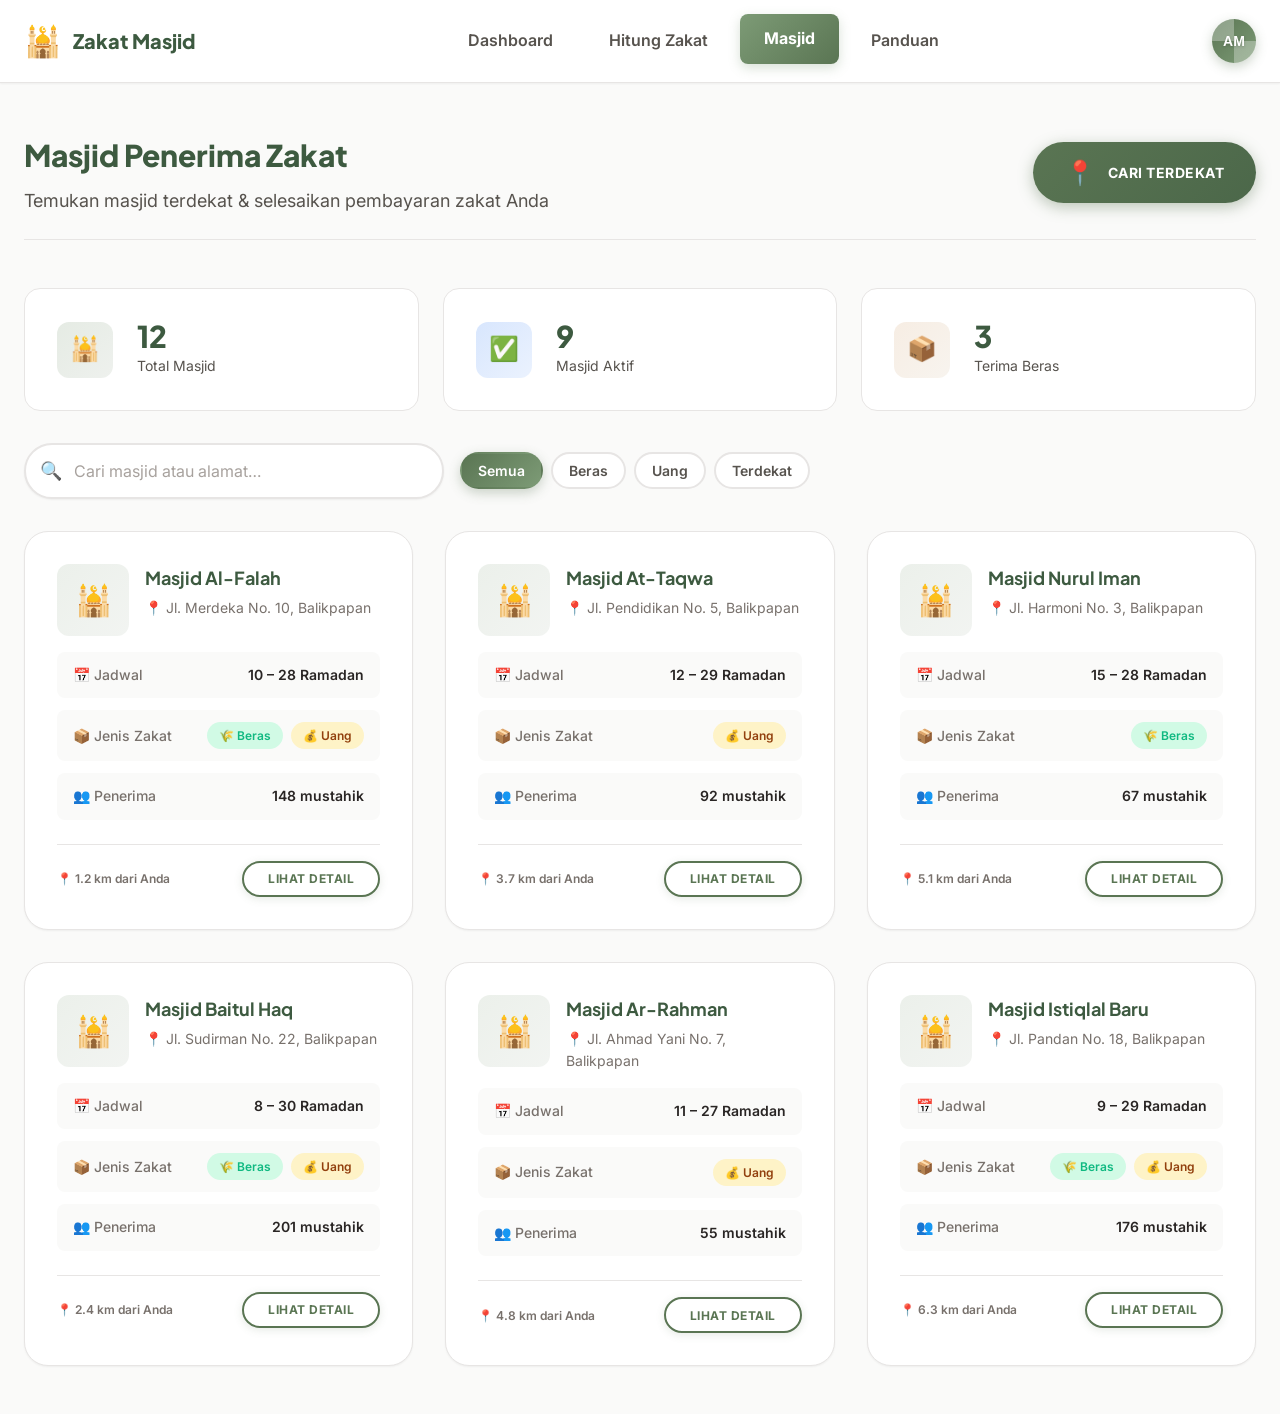
==== masjid.html @ 7113bd94 "Add files via upload" ====
<!DOCTYPE html>
<html lang="id">
<head>
  <meta charset="UTF-8">
  <meta name="viewport" content="width=device-width, initial-scale=1.0">
  <title>Masjid Penerima Zakat | Zakat Masjid</title>
  <link rel="stylesheet" href="asset/css/style.css">
  <link rel="stylesheet" href="asset/css/masjid.css">

  <style>
    /* ── Modal Overlay ── */
    .modal-overlay {
      display: none;
      position: fixed;
      inset: 0;
      background: rgba(0,0,0,.45);
      backdrop-filter: blur(3px);
      z-index: 2000;
      align-items: flex-start;
      justify-content: center;
      padding: 1.5rem 1rem;
      overflow-y: auto;
    }
    .modal-overlay.open { display: flex; }

    /* ── Modal Box ── */
    .modal-box {
      background: white;
      border-radius: var(--radius-2xl);
      width: 100%;
      max-width: 560px;
      max-height: 90vh;
      overflow-y: auto;
      box-shadow: 0 20px 60px rgba(0,0,0,.2);
      animation: modalIn .28s cubic-bezier(.34,1.56,.64,1);
    }
    @keyframes modalIn {
      from { transform: translateY(24px); opacity: 0; }
      to   { transform: translateY(0);    opacity: 1; }
    }

    /* ── Modal Header ── */
    .modal-head {
      padding: var(--space-xl);
      background: linear-gradient(135deg, var(--primary-green), var(--primary-green-dark));
      border-radius: var(--radius-2xl) var(--radius-2xl) 0 0;
      display: flex;
      align-items: flex-start;
      justify-content: space-between;
      gap: var(--space-md);
      position: relative;
      overflow: hidden;
    }
    .modal-head-left { position: relative; z-index: 1; }
    .modal-head-icon { font-size: 2rem; display: block; margin-bottom: .25rem; }
    .modal-head-name {
      font-family: var(--font-display);
      font-size: var(--text-xl);
      font-weight: 700;
      color: white;
    }
    .modal-head-addr {
      font-size: var(--text-sm);
      color: rgba(255,255,255,.78);
      margin-top: .2rem;
      display: block;
    }
    .modal-close-btn {
      background: transparent;
      border: none;
      width: 32px; height: 32px;
      border-radius: 50%;
      cursor: pointer;
      color: white;
      font-size: 1rem;
      display: flex; align-items: center; justify-content: center;
      transition: background .2s;
      flex-shrink: 0;
      position: relative; z-index: 10;
      margin-top: 4px;
    }
    .modal-close-btn:hover { background: rgba(255,255,255,.15); }

    /* ── Modal Body ── */
    .modal-body { padding: var(--space-xl); display: flex; flex-direction: column; gap: var(--space-xl); }

    .modal-section-title {
      font-size: var(--text-xs);
      font-weight: 700;
      text-transform: uppercase;
      letter-spacing: .07em;
      color: var(--neutral-400);
      margin-bottom: var(--space-sm);
    }

    /* Info grid */
    .modal-info-grid {
      display: grid;
      grid-template-columns: 1fr 1fr;
      gap: var(--space-sm);
    }
    .modal-info-item {
      background: var(--neutral-50);
      border: 1px solid var(--neutral-200);
      border-radius: var(--radius-lg);
      padding: var(--space-md);
    }
    .modal-info-item-icon { font-size: 1.25rem; display: block; margin-bottom: .25rem; }
    .modal-info-item-label { font-size: var(--text-xs); color: var(--neutral-400); font-weight: 600; text-transform: uppercase; letter-spacing: .04em; }
    .modal-info-item-value { font-size: var(--text-sm); font-weight: 700; color: var(--neutral-800); margin-top: .2rem; }

    /* Schedule */
    .modal-schedule {
      background: var(--neutral-50);
      border: 1px solid var(--neutral-200);
      border-radius: var(--radius-lg);
      overflow: hidden;
    }
    .modal-schedule-row {
      display: flex;
      align-items: center;
      gap: var(--space-md);
      padding: var(--space-md) var(--space-lg);
      font-size: var(--text-sm);
      color: var(--neutral-700);
    }
    .modal-schedule-row + .modal-schedule-row { border-top: 1px solid var(--neutral-200); }
    .modal-schedule-row .sch-icon { font-size: 1rem; width: 24px; text-align: center; flex-shrink: 0; }
    .modal-schedule-row strong { color: var(--primary-green-dark); }

    /* Nishab */
    .modal-nishab {
      background: #fffbeb;
      border: 1px solid #fde68a;
      border-radius: var(--radius-lg);
      overflow: hidden;
    }
    .modal-nishab-row {
      display: flex;
      align-items: center;
      justify-content: space-between;
      padding: var(--space-md) var(--space-lg);
      font-size: var(--text-sm);
    }
    .modal-nishab-row + .modal-nishab-row { border-top: 1px solid #fde68a; }
    .modal-nishab-label { color: var(--neutral-600); }
    .modal-nishab-value { font-weight: 700; color: var(--neutral-800); }

    /* Payment */
    .modal-payments { display: flex; flex-direction: column; gap: var(--space-sm); }
    .modal-payment-item {
      display: flex;
      align-items: center;
      gap: var(--space-md);
      padding: var(--space-md) var(--space-lg);
      background: var(--neutral-50);
      border: 1px solid var(--neutral-200);
      border-radius: var(--radius-lg);
      transition: border-color .2s, background .2s;
    }
    .modal-payment-item:hover { border-color: var(--primary-green); background: #f0fdf4; }
    .modal-payment-icon {
      width: 38px; height: 38px;
      border-radius: var(--radius-md);
      display: flex; align-items: center; justify-content: center;
      font-size: 1.2rem;
      flex-shrink: 0;
    }
    .pi-rice   { background: #dcfce7; }
    .pi-cash   { background: #fffbeb; }
    .pi-qris   { background: #fee2e2; }
    .pi-bank   { background: #eff6ff; }
    .modal-payment-info { flex: 1; }
    .modal-payment-name { font-weight: 700; font-size: var(--text-sm); color: var(--neutral-800); }
    .modal-payment-desc { font-size: var(--text-xs); color: var(--neutral-500); margin-top: .1rem; }

    /* Contact */
    .modal-contacts { display: flex; gap: var(--space-sm); }
    .modal-contact-btn {
      flex: 1;
      display: flex;
      flex-direction: column;
      align-items: center;
      gap: .3rem;
      padding: var(--space-md);
      background: var(--neutral-50);
      border: 1px solid var(--neutral-200);
      border-radius: var(--radius-lg);
      text-decoration: none;
      cursor: pointer;
      transition: border-color .2s, background .2s;
    }
    .modal-contact-btn:hover { border-color: var(--primary-green); background: #f0fdf4; }
    .modal-contact-btn-icon { font-size: 1.4rem; }
    .modal-contact-btn-label { font-size: var(--text-xs); color: var(--neutral-600); font-weight: 600; }

    /* Modal Footer */
    .modal-foot {
      padding: var(--space-lg) var(--space-xl);
      border-top: 1px solid var(--neutral-200);
      display: flex;
      justify-content: flex-end;
    }

    /* Scrollbar */
    .modal-box::-webkit-scrollbar { width: 5px; }
    .modal-box::-webkit-scrollbar-thumb { background: var(--neutral-200); border-radius: 3px; }
  </style>
</head>
<body>

  <!-- HEADER -->
  <header class="main-header">
    <div class="container">
      <div class="header-content">
        <a href="dashboard.html" class="logo">
          <span class="logo-icon">🕌</span>
          <h1>Zakat Masjid</h1>
        </a>

        <!-- Hamburger Menu Button -->
        <button class="hamburger" id="hamburger" aria-label="Menu">
          <span></span>
          <span></span>
          <span></span>
        </button>

        <nav class="main-nav" id="mainNav">
          <a href="dashboard.html" class="nav-link">Dashboard</a>
          <a href="Kalkulator.html" class="nav-link">Hitung Zakat</a>
          <a href="masjid.html" class="nav-link active">Masjid</a>
          <a href="Edukasi.html" class="nav-link">Panduan</a>
        </nav>

        <button class="btn-profile" aria-label="Profil">
          <span class="avatar-small">AM</span>
        </button>
      </div>
    </div>
  </header>

  <!-- Nav Overlay for Mobile -->
  <div class="nav-overlay" id="navOverlay"></div>

  <!-- MAIN -->
  <main class="dashboard-main">
    <div class="container">

      <!-- Page Header -->
      <div class="page-header">
        <div>
          <h1 class="page-title">Masjid Penerima Zakat</h1>
          <p class="page-subtitle">Temukan masjid terdekat &amp; selesaikan pembayaran zakat Anda</p>
        </div>
        <button class="btn btn-primary">
          <span class="btn-icon">📍</span> Cari Terdekat
        </button>
      </div>

      <!-- Summary Bar -->
      <div class="masjid-summary-bar">
        <div class="stat-card">
          <div class="stat-icon stat-icon-green">🕌</div>
          <div class="stat-content">
            <span class="stat-value">12</span>
            <span class="stat-label">Total Masjid</span>
          </div>
        </div>
        <div class="stat-card">
          <div class="stat-icon stat-icon-blue">✅</div>
          <div class="stat-content">
            <span class="stat-value">9</span>
            <span class="stat-label">Masjid Aktif</span>
          </div>
        </div>
        <div class="stat-card">
          <div class="stat-icon stat-icon-gold">📦</div>
          <div class="stat-content">
            <span class="stat-value">3</span>
            <span class="stat-label">Terima Beras</span>
          </div>
        </div>
      </div>

      <!-- Toolbar : Search + Filter Pills -->
      <div class="masjid-toolbar">
        <div class="search-wrapper">
          <span class="search-icon">🔍</span>
          <input type="text" class="search-input" placeholder="Cari masjid atau alamat…">
        </div>
        <div class="filter-pills">
          <button class="pill active">Semua</button>
          <button class="pill">Beras</button>
          <button class="pill">Uang</button>
          <button class="pill">Terdekat</button>
        </div>
      </div>

      <!-- Masjid Grid -->
      <div class="masjid-grid">

        <!-- Card 1 – Al-Falah -->
        <article class="card masjid-card">
          <div class="card-body">
            <div class="masjid-card-header">
              <div class="masjid-thumbnail">🕌</div>
              <div>
                <h3 class="masjid-card-name">Masjid Al-Falah</h3>
                <span class="masjid-card-loc">📍 Jl. Merdeka No. 10, Balikpapan</span>
              </div>
            </div>
            <div class="masjid-info-rows">
              <div class="masjid-info-row">
                <span class="row-label">📅 Jadwal</span>
                <span class="row-value">10 – 28 Ramadan</span>
              </div>
              <div class="masjid-info-row">
                <span class="row-label">📦 Jenis Zakat</span>
                <div class="zakat-tags">
                  <span class="zakat-tag">🌾 Beras</span>
                  <span class="zakat-tag tag-gold">💰 Uang</span>
                </div>
              </div>
              <div class="masjid-info-row">
                <span class="row-label">👥 Penerima</span>
                <span class="row-value">148 mustahik</span>
              </div>
            </div>
            <div class="masjid-card-footer">
              <span class="distance-badge">📍 1.2 km dari Anda</span>
              <button class="btn btn-secondary btn-sm" onclick="openModal('alfalah')">Lihat Detail</button>
            </div>
          </div>
        </article>

        <!-- Card 2 – At-Taqwa -->
        <article class="card masjid-card">
          <div class="card-body">
            <div class="masjid-card-header">
              <div class="masjid-thumbnail">🕌</div>
              <div>
                <h3 class="masjid-card-name">Masjid At-Taqwa</h3>
                <span class="masjid-card-loc">📍 Jl. Pendidikan No. 5, Balikpapan</span>
              </div>
            </div>
            <div class="masjid-info-rows">
              <div class="masjid-info-row">
                <span class="row-label">📅 Jadwal</span>
                <span class="row-value">12 – 29 Ramadan</span>
              </div>
              <div class="masjid-info-row">
                <span class="row-label">📦 Jenis Zakat</span>
                <div class="zakat-tags">
                  <span class="zakat-tag tag-gold">💰 Uang</span>
                </div>
              </div>
              <div class="masjid-info-row">
                <span class="row-label">👥 Penerima</span>
                <span class="row-value">92 mustahik</span>
              </div>
            </div>
            <div class="masjid-card-footer">
              <span class="distance-badge">📍 3.7 km dari Anda</span>
              <button class="btn btn-secondary btn-sm" onclick="openModal('attaqwa')">Lihat Detail</button>
            </div>
          </div>
        </article>

        <!-- Card 3 – Nurul Iman -->
        <article class="card masjid-card">
          <div class="card-body">
            <div class="masjid-card-header">
              <div class="masjid-thumbnail">🕌</div>
              <div>
                <h3 class="masjid-card-name">Masjid Nurul Iman</h3>
                <span class="masjid-card-loc">📍 Jl. Harmoni No. 3, Balikpapan</span>
              </div>
            </div>
            <div class="masjid-info-rows">
              <div class="masjid-info-row">
                <span class="row-label">📅 Jadwal</span>
                <span class="row-value">15 – 28 Ramadan</span>
              </div>
              <div class="masjid-info-row">
                <span class="row-label">📦 Jenis Zakat</span>
                <div class="zakat-tags">
                  <span class="zakat-tag">🌾 Beras</span>
                </div>
              </div>
              <div class="masjid-info-row">
                <span class="row-label">👥 Penerima</span>
                <span class="row-value">67 mustahik</span>
              </div>
            </div>
            <div class="masjid-card-footer">
              <span class="distance-badge">📍 5.1 km dari Anda</span>
              <button class="btn btn-secondary btn-sm" onclick="openModal('nuruliman')">Lihat Detail</button>
            </div>
          </div>
        </article>

        <!-- Card 4 – Baitul Haq -->
        <article class="card masjid-card">
          <div class="card-body">
            <div class="masjid-card-header">
              <div class="masjid-thumbnail">🕌</div>
              <div>
                <h3 class="masjid-card-name">Masjid Baitul Haq</h3>
                <span class="masjid-card-loc">📍 Jl. Sudirman No. 22, Balikpapan</span>
              </div>
            </div>
            <div class="masjid-info-rows">
              <div class="masjid-info-row">
                <span class="row-label">📅 Jadwal</span>
                <span class="row-value">8 – 30 Ramadan</span>
              </div>
              <div class="masjid-info-row">
                <span class="row-label">📦 Jenis Zakat</span>
                <div class="zakat-tags">
                  <span class="zakat-tag">🌾 Beras</span>
                  <span class="zakat-tag tag-gold">💰 Uang</span>
                </div>
              </div>
              <div class="masjid-info-row">
                <span class="row-label">👥 Penerima</span>
                <span class="row-value">201 mustahik</span>
              </div>
            </div>
            <div class="masjid-card-footer">
              <span class="distance-badge">📍 2.4 km dari Anda</span>
              <button class="btn btn-secondary btn-sm" onclick="openModal('baitulhaq')">Lihat Detail</button>
            </div>
          </div>
        </article>

        <!-- Card 5 – Ar-Rahman -->
        <article class="card masjid-card">
          <div class="card-body">
            <div class="masjid-card-header">
              <div class="masjid-thumbnail">🕌</div>
              <div>
                <h3 class="masjid-card-name">Masjid Ar-Rahman</h3>
                <span class="masjid-card-loc">📍 Jl. Ahmad Yani No. 7, Balikpapan</span>
              </div>
            </div>
            <div class="masjid-info-rows">
              <div class="masjid-info-row">
                <span class="row-label">📅 Jadwal</span>
                <span class="row-value">11 – 27 Ramadan</span>
              </div>
              <div class="masjid-info-row">
                <span class="row-label">📦 Jenis Zakat</span>
                <div class="zakat-tags">
                  <span class="zakat-tag tag-gold">💰 Uang</span>
                </div>
              </div>
              <div class="masjid-info-row">
                <span class="row-label">👥 Penerima</span>
                <span class="row-value">55 mustahik</span>
              </div>
            </div>
            <div class="masjid-card-footer">
              <span class="distance-badge">📍 4.8 km dari Anda</span>
              <button class="btn btn-secondary btn-sm" onclick="openModal('arrahman')">Lihat Detail</button>
            </div>
          </div>
        </article>

        <!-- Card 6 – Istiqlal Baru -->
        <article class="card masjid-card">
          <div class="card-body">
            <div class="masjid-card-header">
              <div class="masjid-thumbnail">🕌</div>
              <div>
                <h3 class="masjid-card-name">Masjid Istiqlal Baru</h3>
                <span class="masjid-card-loc">📍 Jl. Pandan No. 18, Balikpapan</span>
              </div>
            </div>
            <div class="masjid-info-rows">
              <div class="masjid-info-row">
                <span class="row-label">📅 Jadwal</span>
                <span class="row-value">9 – 29 Ramadan</span>
              </div>
              <div class="masjid-info-row">
                <span class="row-label">📦 Jenis Zakat</span>
                <div class="zakat-tags">
                  <span class="zakat-tag">🌾 Beras</span>
                  <span class="zakat-tag tag-gold">💰 Uang</span>
                </div>
              </div>
              <div class="masjid-info-row">
                <span class="row-label">👥 Penerima</span>
                <span class="row-value">176 mustahik</span>
              </div>
            </div>
            <div class="masjid-card-footer">
              <span class="distance-badge">📍 6.3 km dari Anda</span>
              <button class="btn btn-secondary btn-sm" onclick="openModal('istiqlal')">Lihat Detail</button>
            </div>
          </div>
        </article>

      </div><!-- end .masjid-grid -->

    </div><!-- end .container -->
  </main>

  <!-- ===== MODAL DETAIL ===== -->
  <div class="modal-overlay" id="modalOverlay" onclick="overlayClose(event)">
    <div class="modal-box">

      <div class="modal-head">
        <div class="modal-head-left">
          <span class="modal-head-icon">🕌</span>
          <div class="modal-head-name" id="mName">–</div>
          <span class="modal-head-addr" id="mAddr">–</span>
        </div>
        <button class="modal-close-btn" onclick="closeModal()">✕</button>
      </div>

      <div class="modal-body">

        <!-- Info Umum -->
        <div>
          <div class="modal-section-title">📋 Informasi Umum</div>
          <div class="modal-info-grid">
            <div class="modal-info-item">
              <span class="modal-info-item-icon">👥</span>
              <div class="modal-info-item-label">Penerima (Mustahik)</div>
              <div class="modal-info-item-value" id="mMustahik">–</div>
            </div>
            <div class="modal-info-item">
              <span class="modal-info-item-icon">📍</span>
              <div class="modal-info-item-label">Jarak dari Anda</div>
              <div class="modal-info-item-value" id="mJarak">–</div>
            </div>
            <div class="modal-info-item">
              <span class="modal-info-item-icon">🎯</span>
              <div class="modal-info-item-label">Status</div>
              <div class="modal-info-item-value" id="mStatus">–</div>
            </div>
            <div class="modal-info-item">
              <span class="modal-info-item-icon">📦</span>
              <div class="modal-info-item-label">Jenis Zakat</div>
              <div class="modal-info-item-value" id="mJenis">–</div>
            </div>
          </div>
        </div>

        <!-- Jadwal -->
        <div>
          <div class="modal-section-title">📅 Jadwal Penerimaan</div>
          <div class="modal-schedule">
            <div class="modal-schedule-row">
              <span class="sch-icon">📆</span>
              <span>Tanggal: <strong id="sDate">–</strong></span>
            </div>
            <div class="modal-schedule-row">
              <span class="sch-icon">🕐</span>
              <span>Jam: <strong id="sTime">–</strong></span>
            </div>
            <div class="modal-schedule-row">
              <span class="sch-icon">📅</span>
              <span>Hari: <strong id="sDays">–</strong></span>
            </div>
            <div class="modal-schedule-row">
              <span class="sch-icon">⭐</span>
              <span>Puncak: <strong id="sPeak">–</strong></span>
            </div>
          </div>
        </div>

        <!-- Besaran Zakat -->
        <div>
          <div class="modal-section-title">⚖️ Besaran Zakat Fitrah</div>
          <div class="modal-nishab">
            <div class="modal-nishab-row">
              <span class="modal-nishab-label">🌾 Beras / Makanan Pokok</span>
              <span class="modal-nishab-value" id="nBeras">–</span>
            </div>
            <div class="modal-nishab-row">
              <span class="modal-nishab-label">💰 Setara Uang (estimasi)</span>
              <span class="modal-nishab-value" id="nUang">–</span>
            </div>
            <div class="modal-nishab-row">
              <span class="modal-nishab-label">📏 Standar Sha'</span>
              <span class="modal-nishab-value">3,5 liter / jiwa</span>
            </div>
          </div>
        </div>

        <!-- Metode Pembayaran -->
        <div>
          <div class="modal-section-title">💳 Metode Pembayaran</div>
          <div class="modal-payments" id="mPayments"></div>
        </div>

        <!-- Kontak -->
        <div>
          <div class="modal-section-title">📞 Kontak &amp; Lokasi</div>
          <div class="modal-contacts">
            <a class="modal-contact-btn" id="cWa" href="#" target="_blank">
              <span class="modal-contact-btn-icon">💬</span>
              <span class="modal-contact-btn-label">WhatsApp</span>
            </a>
            <a class="modal-contact-btn" id="cTel" href="#">
              <span class="modal-contact-btn-icon">📞</span>
              <span class="modal-contact-btn-label">Telepon</span>
            </a>
            <a class="modal-contact-btn" id="cMaps" href="#" target="_blank">
              <span class="modal-contact-btn-icon">🗺️</span>
              <span class="modal-contact-btn-label">Google Maps</span>
            </a>
          </div>
        </div>

      </div>

      <div class="modal-foot">
        <button class="btn btn-secondary btn-sm" onclick="closeModal()">Tutup</button>
      </div>

    </div>
  </div>

  <!-- JS -->
  <script src="asset/js/hamburger.js"></script>
  <script src="asset/js/masjid.js"></script>
  <script src="asset/js/nav.js"></script>

  <script>
    const MASJID_DATA = {
      alfalah: {
        name: 'Masjid Al-Falah',
        addr: 'Jl. Merdeka No. 10, Balikpapan',
        mustahik: '148 orang',
        jarak: '1.2 km dari Anda',
        status: '✅ Aktif Menerima',
        jenis: '🌾 Beras & 💰 Uang',
        jadwal: { date: '10 – 28 Ramadan 1446 H', time: '08.00 – 17.00 WITA', days: 'Senin – Sabtu', peak: '27 Ramadan (hari penyaluran)' },
        nishab: { beras: '2,5 kg / jiwa', uang: 'Rp 35.000 / jiwa' },
        payments: [
          { icon: '🌾', cls: 'pi-rice', name: 'Beras / Makanan Pokok', desc: '2,5 kg per jiwa, beras kualitas sedang' },
          { icon: '💵', cls: 'pi-cash', name: 'Uang Tunai', desc: 'Langsung ke panitia zakat masjid' },
          { icon: '📲', cls: 'pi-qris', name: 'QRIS', desc: 'GoPay, OVO, DANA, m-banking semua bank' },
          { icon: '🏦', cls: 'pi-bank', name: 'Transfer Bank', desc: 'BSI 7100 2234 567 a/n Masjid Al-Falah' },
        ],
        kontak: { wa: 'https://wa.me/628115001234', tel: 'tel:05424567890', maps: 'https://maps.google.com/?q=Masjid+Al+Falah+Balikpapan' },
      },
      attaqwa: {
        name: 'Masjid At-Taqwa',
        addr: 'Jl. Pendidikan No. 5, Balikpapan',
        mustahik: '92 orang',
        jarak: '3.7 km dari Anda',
        status: '✅ Aktif Menerima',
        jenis: '💰 Uang',
        jadwal: { date: '12 – 29 Ramadan 1446 H', time: '08.00 – 16.00 WITA', days: 'Senin – Minggu', peak: '28 Ramadan (hari penyaluran)' },
        nishab: { beras: '2,5 kg / jiwa', uang: 'Rp 35.000 / jiwa' },
        payments: [
          { icon: '💵', cls: 'pi-cash', name: 'Uang Tunai', desc: 'Langsung ke panitia zakat masjid' },
          { icon: '📲', cls: 'pi-qris', name: 'QRIS', desc: 'GoPay, OVO, DANA, m-banking semua bank' },
        ],
        kontak: { wa: 'https://wa.me/628115005678', tel: 'tel:05424500678', maps: 'https://maps.google.com/?q=Masjid+At+Taqwa+Balikpapan' },
      },
      nuruliman: {
        name: 'Masjid Nurul Iman',
        addr: 'Jl. Harmoni No. 3, Balikpapan',
        mustahik: '67 orang',
        jarak: '5.1 km dari Anda',
        status: '✅ Aktif Menerima',
        jenis: '🌾 Beras',
        jadwal: { date: '15 – 28 Ramadan 1446 H', time: '09.00 – 15.00 WITA', days: 'Senin – Jumat', peak: '26 Ramadan (hari penyaluran)' },
        nishab: { beras: '2,5 kg / jiwa', uang: 'Rp 33.000 / jiwa' },
        payments: [
          { icon: '🌾', cls: 'pi-rice', name: 'Beras / Makanan Pokok', desc: '2,5 kg per jiwa, beras kualitas sedang' },
        ],
        kontak: { wa: 'https://wa.me/628115009012', tel: 'tel:05424501234', maps: 'https://maps.google.com/?q=Masjid+Nurul+Iman+Balikpapan' },
      },
      baitulhaq: {
        name: 'Masjid Baitul Haq',
        addr: 'Jl. Sudirman No. 22, Balikpapan',
        mustahik: '201 orang',
        jarak: '2.4 km dari Anda',
        status: '✅ Aktif Menerima',
        jenis: '🌾 Beras & 💰 Uang',
        jadwal: { date: '8 – 30 Ramadan 1446 H', time: '07.00 – 18.00 WITA', days: 'Senin – Minggu', peak: '29 Ramadan (hari penyaluran)' },
        nishab: { beras: '2,5 kg / jiwa', uang: 'Rp 35.000 / jiwa' },
        payments: [
          { icon: '🌾', cls: 'pi-rice', name: 'Beras / Makanan Pokok', desc: '2,5 kg per jiwa, beras kualitas sedang' },
          { icon: '💵', cls: 'pi-cash', name: 'Uang Tunai', desc: 'Langsung ke panitia zakat masjid' },
          { icon: '📲', cls: 'pi-qris', name: 'QRIS', desc: 'GoPay, OVO, DANA, m-banking semua bank' },
          { icon: '🏦', cls: 'pi-bank', name: 'Transfer Bank', desc: 'BRI 0029 0100 5567 509 a/n Masjid Baitul Haq' },
        ],
        kontak: { wa: 'https://wa.me/628115003456', tel: 'tel:05424512345', maps: 'https://maps.google.com/?q=Masjid+Baitul+Haq+Balikpapan' },
      },
      arrahman: {
        name: 'Masjid Ar-Rahman',
        addr: 'Jl. Ahmad Yani No. 7, Balikpapan',
        mustahik: '55 orang',
        jarak: '4.8 km dari Anda',
        status: '✅ Aktif Menerima',
        jenis: '💰 Uang',
        jadwal: { date: '11 – 27 Ramadan 1446 H', time: '08.00 – 16.00 WITA', days: 'Selasa – Sabtu', peak: '26 Ramadan (hari penyaluran)' },
        nishab: { beras: '2,5 kg / jiwa', uang: 'Rp 33.000 / jiwa' },
        payments: [
          { icon: '💵', cls: 'pi-cash', name: 'Uang Tunai', desc: 'Langsung ke panitia zakat masjid' },
          { icon: '🏦', cls: 'pi-bank', name: 'Transfer Bank', desc: 'Mandiri 140 000 7654 321 a/n Masjid Ar-Rahman' },
        ],
        kontak: { wa: 'https://wa.me/628115007890', tel: 'tel:05424567123', maps: 'https://maps.google.com/?q=Masjid+Ar+Rahman+Balikpapan' },
      },
      istiqlal: {
        name: 'Masjid Istiqlal Baru',
        addr: 'Jl. Pandan No. 18, Balikpapan',
        mustahik: '176 orang',
        jarak: '6.3 km dari Anda',
        status: '✅ Aktif Menerima',
        jenis: '🌾 Beras & 💰 Uang',
        jadwal: { date: '9 – 29 Ramadan 1446 H', time: '08.00 – 17.00 WITA', days: 'Senin – Minggu', peak: '28 Ramadan (hari penyaluran)' },
        nishab: { beras: '2,5 kg / jiwa', uang: 'Rp 35.000 / jiwa' },
        payments: [
          { icon: '🌾', cls: 'pi-rice', name: 'Beras / Makanan Pokok', desc: '2,5 kg per jiwa, beras kualitas sedang' },
          { icon: '💵', cls: 'pi-cash', name: 'Uang Tunai', desc: 'Langsung ke panitia zakat masjid' },
          { icon: '📲', cls: 'pi-qris', name: 'QRIS', desc: 'GoPay, OVO, DANA, m-banking semua bank' },
        ],
        kontak: { wa: 'https://wa.me/628115002468', tel: 'tel:05424509876', maps: 'https://maps.google.com/?q=Masjid+Istiqlal+Baru+Balikpapan' },
      },
    };

    function openModal(id) {
      const m = MASJID_DATA[id];
      if (!m) return;
      document.getElementById('mName').textContent     = m.name;
      document.getElementById('mAddr').textContent     = '📍 ' + m.addr;
      document.getElementById('mMustahik').textContent = m.mustahik;
      document.getElementById('mJarak').textContent    = m.jarak;
      document.getElementById('mStatus').textContent   = m.status;
      document.getElementById('mJenis').textContent    = m.jenis;
      document.getElementById('sDate').textContent     = m.jadwal.date;
      document.getElementById('sTime').textContent     = m.jadwal.time;
      document.getElementById('sDays').textContent     = m.jadwal.days;
      document.getElementById('sPeak').textContent     = m.jadwal.peak;
      document.getElementById('nBeras').textContent    = m.nishab.beras;
      document.getElementById('nUang').textContent     = m.nishab.uang;
      document.getElementById('mPayments').innerHTML   = m.payments.map(p => `
        <div class="modal-payment-item">
          <div class="modal-payment-icon ${p.cls}">${p.icon}</div>
          <div class="modal-payment-info">
            <div class="modal-payment-name">${p.name}</div>
            <div class="modal-payment-desc">${p.desc}</div>
          </div>
        </div>`).join('');
      document.getElementById('cWa').href   = m.kontak.wa;
      document.getElementById('cTel').href  = m.kontak.tel;
      document.getElementById('cMaps').href = m.kontak.maps;
      const overlay = document.getElementById('modalOverlay');
      const box = overlay.querySelector('.modal-box');
      overlay.classList.add('open');
      overlay.scrollTop = 0;
      box.scrollTop = 0;
      document.body.style.overflow = 'hidden';
    }

    function closeModal() {
      document.getElementById('modalOverlay').classList.remove('open');
      document.body.style.overflow = '';
    }

    function overlayClose(e) {
      if (e.target === document.getElementById('modalOverlay')) closeModal();
    }

    document.addEventListener('keydown', e => { if (e.key === 'Escape') closeModal(); });
  </script>

</body>
</html>
---- asset/css/style.css ----
/* ===================================
   DASHBOARD - PROPER OVERVIEW DESIGN
   Clean, Professional, User-Focused
   =================================== */

@import url('https://fonts.googleapis.com/css2?family=Inter:wght@400;500;600;700&family=Plus+Jakarta+Sans:wght@600;700;800&display=swap');

/* ===========================
   DESIGN TOKENS
   =========================== */
:root {
  /* Colors */
  --primary-green: #5a7553;
  --primary-green-dark: #3d5a40;
  --primary-green-light: #7d9b76;
  
  --secondary-gold: #b8935e;
  --secondary-gold-dark: #9a7a4d;
  --secondary-gold-light: #d4a574;
  
  --neutral-50: #fafaf9;
  --neutral-100: #f5f5f4;
  --neutral-200: #e7e5e4;
  --neutral-300: #d6d3d1;
  --neutral-400: #a8a29e;
  --neutral-500: #78716c;
  --neutral-600: #57534e;
  --neutral-700: #44403c;
  --neutral-800: #292524;
  --neutral-900: #1c1917;
  
  --success: #10b981;
  --success-light: #d1fae5;
  --warning: #f59e0b;
  --warning-light: #fef3c7;
  --error: #ef4444;
  --info: #3b82f6;
  --info-light: #dbeafe;
  
  /* Spacing */
  --space-xs: 0.5rem;
  --space-sm: 0.75rem;
  --space-md: 1rem;
  --space-lg: 1.5rem;
  --space-xl: 2rem;
  --space-2xl: 3rem;
  --space-3xl: 4rem;
  
  /* Typography */
  --font-sans: 'Inter', -apple-system, BlinkMacSystemFont, 'Segoe UI', sans-serif;
  --font-display: 'Plus Jakarta Sans', var(--font-sans);
  
  --text-xs: 0.75rem;
  --text-sm: 0.875rem;
  --text-base: 1rem;
  --text-lg: 1.125rem;
  --text-xl: 1.25rem;
  --text-2xl: 1.5rem;
  --text-3xl: 1.875rem;
  --text-4xl: 2.25rem;
  
  /* Radius */
  --radius-sm: 0.375rem;
  --radius-md: 0.5rem;
  --radius-lg: 0.75rem;
  --radius-xl: 1rem;
  --radius-2xl: 1.5rem;
  --radius-full: 9999px;
  
  /* Shadows */
  --shadow-sm: 0 1px 2px 0 rgba(0, 0, 0, 0.05);
  --shadow-md: 0 4px 6px -1px rgba(0, 0, 0, 0.1), 0 2px 4px -1px rgba(0, 0, 0, 0.06);
  --shadow-lg: 0 10px 15px -3px rgba(0, 0, 0, 0.1), 0 4px 6px -2px rgba(0, 0, 0, 0.05);
  --shadow-xl: 0 20px 25px -5px rgba(0, 0, 0, 0.1), 0 10px 10px -5px rgba(0, 0, 0, 0.04);
  
  /* Transitions */
  --transition-fast: 150ms cubic-bezier(0.4, 0, 0.2, 1);
  --transition-base: 250ms cubic-bezier(0.4, 0, 0.2, 1);
  --transition-slow: 350ms cubic-bezier(0.4, 0, 0.2, 1);
}

/* ===========================
   BASE STYLES
   =========================== */
* {
  margin: 0;
  padding: 0;
  box-sizing: border-box;
}

html {
  font-size: 16px;
  scroll-behavior: smooth;
}

body {
  font-family: var(--font-sans);
  background: var(--neutral-50);
  color: var(--neutral-800);
  line-height: 1.6;
  min-height: 100vh;
}

/* ===========================
   MEANINGFUL ANIMATIONS - UCD FOCUSED
   =========================== */

/* Subtle page load animation */
@keyframes fadeInUp {
  from {
    opacity: 0;
    transform: translateY(20px);
  }
  to {
    opacity: 1;
    transform: translateY(0);
  }
}

/* Gentle floating for attention */
@keyframes gentleFloat {
  0%, 100% { transform: translateY(0px); }
  50% { transform: translateY(-6px); }
}

/* Pulse for important elements */
@keyframes softPulse {
  0%, 100% { 
    transform: scale(1);
    box-shadow: 0 0 0 0 rgba(90, 117, 83, 0.4);
  }
  50% { 
    transform: scale(1.02);
    box-shadow: 0 0 0 8px rgba(90, 117, 83, 0);
  }
}

/* Shimmer for loading states */
@keyframes shimmer {
  0% { background-position: -1000px 0; }
  100% { background-position: 1000px 0; }
}

/* Slide in from side */
@keyframes slideInRight {
  from {
    opacity: 0;
    transform: translateX(30px);
  }
  to {
    opacity: 1;
    transform: translateX(0);
  }
}

/* Scale bounce for success */
@keyframes scaleBounce {
  0% { transform: scale(0.8); opacity: 0; }
  50% { transform: scale(1.05); }
  100% { transform: scale(1); opacity: 1; }
}

/* Shake for error */
@keyframes shake {
  0%, 100% { transform: translateX(0); }
  25% { transform: translateX(-10px); }
  75% { transform: translateX(10px); }
}

/* Progress bar animation */
@keyframes progress {
  from { width: 0%; }
  to { width: 100%; }
}

/* Ripple effect */
@keyframes ripple {
  0% {
    transform: scale(0);
    opacity: 1;
  }
  100% {
    transform: scale(4);
    opacity: 0;
  }
}

/* ===========================
   UTILITIES
   =========================== */
.container {
  width: 100%;
  max-width: 1400px;
  margin: 0 auto;
  padding: 0 var(--space-lg);
}

/* ===========================
   HEADER
   =========================== */
.main-header {
  background: white;
  border-bottom: 1px solid var(--neutral-200);
  position: sticky;
  top: 0;
  z-index: 1000;
  box-shadow: var(--shadow-sm);
  backdrop-filter: blur(10px);
  transition: all var(--transition-base);
}

.main-header:hover {
  box-shadow: var(--shadow-md);
}

.header-content {
  display: flex;
  align-items: center;
  justify-content: space-between;
  padding: var(--space-md) 0;
  gap: var(--space-xl);
}

.logo {
  display: flex;
  align-items: center;
  gap: var(--space-sm);
  text-decoration: none;
  transition: all var(--transition-base);
  position: relative;
}

.logo:hover {
  transform: scale(1.05);
}

.logo::after {
  content: '';
  position: absolute;
  bottom: -4px;
  left: 0;
  width: 0;
  height: 2px;
  background: linear-gradient(90deg, var(--primary-green), var(--primary-green-light));
  transition: width var(--transition-base);
}

.logo:hover::after {
  width: 100%;
}

.logo-icon {
  font-size: var(--text-3xl);
  transition: all var(--transition-base);
}

.logo:hover .logo-icon {
  transform: rotate(-10deg) scale(1.1);
}

.logo h1 {
  font-family: var(--font-display);
  font-size: var(--text-xl);
  font-weight: 800;
  color: var(--primary-green-dark);
  transition: all var(--transition-base);
}

.logo:hover h1 {
  background: linear-gradient(135deg, var(--primary-green), var(--primary-green-light));
  -webkit-background-clip: text;
  -webkit-text-fill-color: transparent;
  background-clip: text;
}

.main-nav {
  display: flex;
  gap: var(--space-xs);
  position: relative;
}

.nav-link {
  padding: var(--space-sm) var(--space-lg);
  color: var(--neutral-600);
  text-decoration: none;
  font-weight: 600;
  border-radius: var(--radius-md);
  transition: all var(--transition-base);
  position: relative;
  overflow: hidden;
}

/* Animated underline */
.nav-link::before {
  content: '';
  position: absolute;
  bottom: 0;
  left: 50%;
  width: 0;
  height: 3px;
  background: linear-gradient(90deg, var(--primary-green), var(--primary-green-light));
  transform: translateX(-50%);
  transition: width var(--transition-base);
  border-radius: 2px;
}

.nav-link:hover::before {
  width: 80%;
}

/* Shimmer effect on hover */
.nav-link::after {
  content: '';
  position: absolute;
  top: 0;
  left: -100%;
  width: 100%;
  height: 100%;
  background: linear-gradient(90deg, transparent, rgba(125, 155, 118, 0.2), transparent);
  transition: left 0.5s;
}

.nav-link:hover::after {
  left: 100%;
}

.nav-link:hover {
  background: linear-gradient(135deg, rgba(125, 155, 118, 0.08), rgba(90, 117, 83, 0.05));
  color: var(--primary-green);
  transform: translateY(-2px);
}

.nav-link.active {
  background: linear-gradient(135deg, var(--primary-green-light), var(--primary-green));
  color: white;
  font-weight: 700;
  box-shadow: 0 4px 12px rgba(125, 155, 118, 0.3);
  transform: translateY(-2px);
}

.nav-link.active::before {
  width: 0;
}

.btn-profile {
  display: flex;
  align-items: center;
  justify-content: center;
  width: 44px;
  height: 44px;
  border: none;
  background: linear-gradient(135deg, var(--primary-green), var(--primary-green-light));
  border-radius: var(--radius-full);
  cursor: pointer;
  transition: all var(--transition-base);
  position: relative;
  overflow: hidden;
  box-shadow: 0 4px 12px rgba(90, 117, 83, 0.3);
}

/* Rotating gradient background */
.btn-profile::before {
  content: '';
  position: absolute;
  inset: -50%;
  background: conic-gradient(
    from 0deg,
    transparent 0deg 90deg,
    rgba(255, 255, 255, 0.3) 90deg 180deg,
    transparent 180deg 270deg,
    rgba(255, 255, 255, 0.3) 270deg 360deg
  );
  animation: rotateGradient 3s linear infinite;
}

@keyframes rotateGradient {
  from { transform: rotate(0deg); }
  to { transform: rotate(360deg); }
}

.btn-profile:hover {
  transform: scale(1.15) rotate(5deg);
  box-shadow: 0 6px 20px rgba(90, 117, 83, 0.5);
}

.avatar-small {
  color: white;
  font-weight: 700;
  font-size: var(--text-sm);
  position: relative;
  z-index: 1;
  text-shadow: 0 1px 3px rgba(0, 0, 0, 0.2);
}

/* ===========================
   BUTTONS
   =========================== */
.btn {
  display: inline-flex;
  align-items: center;
  justify-content: center;
  gap: var(--space-sm);
  padding: var(--space-md) var(--space-xl);
  font-family: var(--font-sans);
  font-size: var(--text-sm);
  font-weight: 700;
  text-decoration: none;
  border: none;
  border-radius: var(--radius-full);
  cursor: pointer;
  transition: all var(--transition-base);
  min-height: 48px;
  position: relative;
  text-transform: uppercase;
  letter-spacing: 0.5px;
}

.btn-primary {
  background: linear-gradient(135deg, var(--primary-green) 0%, var(--primary-green-dark) 100%);
  background-size: 200% 200%;
  color: white;
  box-shadow: 0 4px 15px rgba(90, 117, 83, 0.4);
  transition: all var(--transition-base);
}

.btn-primary:hover {
  background-position: 100% 0;
  transform: translateY(-3px) scale(1.02);
  box-shadow: 0 8px 25px rgba(90, 117, 83, 0.5);
}

.btn-primary:active {
  transform: translateY(-1px) scale(0.98);
  box-shadow: 0 3px 10px rgba(90, 117, 83, 0.3);
}

.btn-secondary {
  background: white;
  color: var(--primary-green);
  border: 2px solid var(--primary-green);
  box-shadow: 0 2px 8px rgba(90, 117, 83, 0.15);
  transition: all var(--transition-base);
}

/* Secondary button hover - GOLD instead of green */
.btn-secondary:hover {
  background: linear-gradient(135deg, #d4a574, #b8935e);
  color: white;
  border-color: #b8935e;
  transform: translateY(-2px);
  box-shadow: 0 6px 20px rgba(184, 147, 94, 0.4);
}

/* Secondary button active/click - darker gold */
.btn-secondary:active {
  background: linear-gradient(135deg, #b8935e, #9a7a4d);
  transform: scale(0.97);
  box-shadow: 0 2px 8px rgba(184, 147, 94, 0.3);
}

.btn-outline {
  background: white;
  color: var(--neutral-700);
  border: 2px solid var(--neutral-200);
  transition: all var(--transition-base);
}

.btn-outline:hover {
  background: linear-gradient(135deg, rgba(125, 155, 118, 0.08), rgba(90, 117, 83, 0.05));
  border-color: var(--primary-green);
  color: var(--primary-green);
  transform: translateY(-2px);
  box-shadow: 0 4px 15px rgba(90, 117, 83, 0.15);
}

.btn-block {
  width: 100%;
}

.btn-large {
  padding: var(--space-lg) var(--space-2xl);
  font-size: var(--text-base);
  min-height: 56px;
}

.btn-icon {
  font-size: var(--text-2xl);
  transition: transform var(--transition-base);
}

.btn:hover .btn-icon {
  transform: scale(1.1) rotate(-5deg);
}

/* Loading state */
.btn.is-loading {
  pointer-events: none;
  opacity: 0.7;
}

.btn.is-loading .btn-icon {
  animation: spin 1s linear infinite;
}

@keyframes spin {
  to { transform: rotate(360deg); }
}

/* Success state */
.btn.is-success {
  background: linear-gradient(135deg, #10b981, #34d399);
  animation: successPulse 0.6s ease;
}

@keyframes successPulse {
  0% { transform: scale(1); }
  50% { transform: scale(1.05); box-shadow: 0 0 20px rgba(16, 185, 129, 0.6); }
  100% { transform: scale(1); }
}

/* ===========================
   DASHBOARD MAIN
   =========================== */
.dashboard-main {
  padding: var(--space-2xl) 0;
  min-height: calc(100vh - 200px);
}

/* Page Header */
.page-header {
  display: flex;
  justify-content: space-between;
  align-items: center;
  margin-bottom: var(--space-2xl);
  padding-bottom: var(--space-lg);
  border-bottom: 1px solid var(--neutral-200);
}

.page-title {
  font-family: var(--font-display);
  font-size: var(--text-3xl);
  font-weight: 800;
  color: var(--primary-green-dark);
  margin-bottom: var(--space-xs);
}

.page-subtitle {
  color: var(--neutral-600);
  font-size: var(--text-lg);
}

/* Dashboard Grid Layout */
.dashboard-grid {
  display: grid;
  grid-template-columns: 1fr 380px;
  gap: var(--space-xl);
}

.dashboard-main-col {
  display: flex;
  flex-direction: column;
  gap: var(--space-xl);
}

.dashboard-sidebar {
  display: flex;
  flex-direction: column;
  gap: var(--space-xl);
}

/* ===========================
   CARD COMPONENTS
   =========================== */
.card {
  background: white;
  border-radius: var(--radius-2xl);
  box-shadow: var(--shadow-sm);
  border: 1px solid var(--neutral-200);
  overflow: hidden;
  transition: all var(--transition-base);
  animation: fadeInUp 0.6s ease-out backwards;
  position: relative;
}

/* Animated gradient top border */
.card::before {
  content: '';
  position: absolute;
  top: 0;
  left: 0;
  right: 0;
  height: 3px;
  background: linear-gradient(90deg, 
    var(--primary-green), 
    var(--primary-green-light), 
    var(--secondary-gold-light),
    var(--primary-green-light),
    var(--primary-green)
  );
  background-size: 200% 100%;
  animation: gradientSlide 3s linear infinite;
  opacity: 0;
  transition: opacity var(--transition-base);
}

@keyframes gradientSlide {
  0% { background-position: 0% 0; }
  100% { background-position: 200% 0; }
}

.card:hover::before {
  opacity: 1;
}

/* Staggered animation for multiple cards */
.card:nth-child(1) { animation-delay: 0.1s; }
.card:nth-child(2) { animation-delay: 0.2s; }
.card:nth-child(3) { animation-delay: 0.3s; }
.card:nth-child(4) { animation-delay: 0.4s; }

.card:hover {
  box-shadow: var(--shadow-xl);
  transform: translateY(-5px) scale(1.01);
  border-color: var(--primary-green-light);
}

/* Glow effect on focus */
.card:focus-within {
  box-shadow: 0 0 0 3px rgba(125, 155, 118, 0.2), var(--shadow-lg);
}

.card-header {
  padding: var(--space-lg) var(--space-xl);
  border-bottom: 1px solid var(--neutral-200);
  display: flex;
  justify-content: space-between;
  align-items: center;
  background: linear-gradient(to bottom, rgba(125, 155, 118, 0.02), transparent);
  transition: background var(--transition-base);
}

.card:hover .card-header {
  background: linear-gradient(to bottom, rgba(125, 155, 118, 0.05), transparent);
}

.card-title {
  font-family: var(--font-display);
  font-size: var(--text-lg);
  font-weight: 700;
  color: var(--primary-green-dark);
  position: relative;
  display: inline-block;
}

/* Animated underline on hover */
.card-title::after {
  content: '';
  position: absolute;
  bottom: -3px;
  left: 0;
  width: 0;
  height: 2px;
  background: linear-gradient(90deg, var(--primary-green), var(--primary-green-light));
  transition: width var(--transition-base);
}

.card:hover .card-title::after {
  width: 100%;
}

.card-link {
  color: var(--primary-green);
  font-size: var(--text-sm);
  font-weight: 600;
  text-decoration: none;
  transition: all var(--transition-base);
  display: inline-flex;
  align-items: center;
  gap: var(--space-xs);
  position: relative;
  padding: var(--space-xs) var(--space-sm);
  border-radius: var(--radius-md);
}

.card-link::before {
  content: '';
  position: absolute;
  inset: 0;
  background: linear-gradient(135deg, rgba(125, 155, 118, 0.1), rgba(90, 117, 83, 0.05));
  opacity: 0;
  transition: opacity var(--transition-base);
  border-radius: var(--radius-md);
}

.card-link:hover::before {
  opacity: 1;
}

.card-link:hover {
  gap: var(--space-md);
  transform: translateX(3px);
}

.card-body {
  padding: var(--space-xl);
}

.card-actions {
  display: flex;
  gap: var(--space-md);
  margin-top: var(--space-xl);
}

/* Highlighted Card */
.card-highlight {
  border: 2px solid var(--primary-green-light);
  background: linear-gradient(135deg, rgba(125, 155, 118, 0.03), white);
  box-shadow: 0 0 0 4px rgba(125, 155, 118, 0.08), var(--shadow-md);
}

.card-highlight::before {
  opacity: 1;
  background: linear-gradient(90deg, 
    var(--primary-green), 
    var(--secondary-gold),
    var(--primary-green)
  );
  background-size: 200% 100%;
  height: 4px;
}

/* ===========================
   STATUS BADGE
   =========================== */
.status-badge {
  display: inline-flex;
  align-items: center;
  gap: var(--space-xs);
  padding: var(--space-xs) var(--space-md);
  border-radius: var(--radius-full);
  font-size: var(--text-sm);
  font-weight: 600;
  animation: fadeInUp 0.6s ease-out 0.3s backwards;
}

.status-pending {
  background: var(--warning-light);
  color: var(--warning);
  animation: fadeInUp 0.6s ease-out 0.3s backwards, softPulse 3s ease-in-out infinite;
}

.status-paid {
  background: var(--success-light);
  color: var(--success);
}

/* ===========================
   ZAKAT SUMMARY
   =========================== */
.zakat-summary {
  display: grid;
  grid-template-columns: 1fr 1fr;
  gap: var(--space-lg);
}

.summary-item {
  display: flex;
  align-items: center;
  gap: var(--space-md);
  padding: var(--space-lg);
  background: var(--neutral-50);
  border-radius: var(--radius-lg);
  border-left: 3px solid var(--primary-green-light);
}

.summary-icon {
  font-size: var(--text-3xl);
}

.summary-content {
  display: flex;
  flex-direction: column;
}

.summary-label {
  font-size: var(--text-sm);
  color: var(--neutral-600);
  margin-bottom: 0.25rem;
}

.summary-value {
  font-weight: 700;
  font-size: var(--text-lg);
  color: var(--primary-green-dark);
}

/* ===========================
   STATS GRID
   =========================== */
.stats-grid {
  display: grid;
  grid-template-columns: repeat(3, 1fr);
  gap: var(--space-lg);
}

.stat-card {
  background: white;
  padding: var(--space-xl);
  border-radius: var(--radius-xl);
  border: 1px solid var(--neutral-200);
  display: flex;
  align-items: center;
  gap: var(--space-lg);
  transition: all var(--transition-base);
  animation: slideInRight 0.6s ease-out backwards;
}

.stat-card:nth-child(1) { animation-delay: 0.1s; }
.stat-card:nth-child(2) { animation-delay: 0.2s; }
.stat-card:nth-child(3) { animation-delay: 0.3s; }

.stat-card:hover {
  transform: translateY(-2px);
  box-shadow: var(--shadow-md);
}

.stat-icon {
  width: 56px;
  height: 56px;
  border-radius: var(--radius-lg);
  display: flex;
  align-items: center;
  justify-content: center;
  font-size: var(--text-2xl);
  flex-shrink: 0;
  transition: transform var(--transition-base);
}

.stat-card:hover .stat-icon {
  transform: scale(1.1) rotate(5deg);
}

.stat-icon-green {
  background: linear-gradient(135deg, rgba(125, 155, 118, 0.2), rgba(90, 117, 83, 0.1));
}

.stat-icon-blue {
  background: linear-gradient(135deg, rgba(59, 130, 246, 0.2), rgba(59, 130, 246, 0.1));
}

.stat-icon-gold {
  background: linear-gradient(135deg, rgba(212, 165, 116, 0.2), rgba(184, 147, 94, 0.1));
}

.stat-content {
  display: flex;
  flex-direction: column;
}

.stat-value {
  font-family: var(--font-display);
  font-size: var(--text-3xl);
  font-weight: 800;
  color: var(--primary-green-dark);
  line-height: 1;
  margin-bottom: 0.25rem;
}

.stat-label {
  font-size: var(--text-sm);
  color: var(--neutral-600);
}

/* ===========================
   ACTIVITY LIST
   =========================== */
.activity-list {
  display: flex;
  flex-direction: column;
  gap: var(--space-lg);
}

.activity-item {
  display: flex;
  gap: var(--space-md);
  padding: var(--space-lg);
  background: var(--neutral-50);
  border-radius: var(--radius-lg);
  transition: all var(--transition-base);
  animation: fadeInUp 0.5s ease-out backwards;
}

.activity-item:nth-child(1) { animation-delay: 0.1s; }
.activity-item:nth-child(2) { animation-delay: 0.15s; }
.activity-item:nth-child(3) { animation-delay: 0.2s; }
.activity-item:nth-child(4) { animation-delay: 0.25s; }

.activity-item:hover {
  background: var(--neutral-100);
  transform: translateX(8px);
  box-shadow: var(--shadow-sm);
}

.activity-icon {
  width: 44px;
  height: 44px;
  border-radius: var(--radius-md);
  display: flex;
  align-items: center;
  justify-content: center;
  font-size: var(--text-xl);
  flex-shrink: 0;
  transition: transform var(--transition-base);
}

.activity-item:hover .activity-icon {
  transform: scale(1.1);
}

.activity-icon-success {
  background: var(--success-light);
  color: var(--success);
}

.activity-icon-info {
  background: var(--info-light);
  color: var(--info);
}

.activity-content {
  flex: 1;
}

.activity-title {
  font-weight: 600;
  color: var(--neutral-800);
  margin-bottom: 0.25rem;
  font-size: var(--text-base);
}

.activity-desc {
  color: var(--neutral-600);
  font-size: var(--text-sm);
  margin-bottom: var(--space-xs);
}

.activity-time {
  color: var(--neutral-500);
  font-size: var(--text-xs);
}

.activity-amount {
  font-weight: 700;
  color: var(--primary-green);
  font-size: var(--text-lg);
  align-self: center;
}

/* ===========================
   PROFILE CARD
   =========================== */
.profile-card {
  /* Removed sticky positioning - stays static */
}

.profile-header {
  text-align: center;
  padding: var(--space-xl);
  background: linear-gradient(135deg, var(--primary-green-light), var(--primary-green));
  color: white;
}

.avatar-large {
  width: 80px;
  height: 80px;
  background: white;
  color: var(--primary-green);
  border-radius: var(--radius-full);
  display: flex;
  align-items: center;
  justify-content: center;
  font-size: var(--text-3xl);
  font-weight: 800;
  margin: 0 auto var(--space-md);
  box-shadow: 0 0 0 4px rgba(255, 255, 255, 0.3);
}

.profile-name {
  font-family: var(--font-display);
  font-size: var(--text-xl);
  font-weight: 800;
  margin-bottom: var(--space-xs);
}

.profile-role {
  font-size: var(--text-sm);
  opacity: 0.9;
}

.profile-info {
  padding: var(--space-lg) var(--space-xl);
  display: flex;
  flex-direction: column;
  gap: var(--space-md);
}

.info-item {
  display: flex;
  flex-direction: column;
  gap: 0.25rem;
}

.info-label {
  font-size: var(--text-xs);
  color: var(--neutral-500);
  font-weight: 600;
  text-transform: uppercase;
  letter-spacing: 0.5px;
}

.info-value {
  font-size: var(--text-base);
  color: var(--neutral-800);
  font-weight: 500;
}

.profile-actions {
  padding: 0 var(--space-xl) var(--space-xl);
}

/* ===========================
   REMINDER CARD
   =========================== */
.reminder-card {
  background: var(--secondary-gold);
  color: white;
  padding: var(--space-xl);
  text-align: center;
  border: none !important;
  box-shadow: var(--shadow-md);
}

.reminder-icon {
  font-size: var(--text-4xl);
  margin-bottom: var(--space-md);
}

.reminder-title {
  font-family: var(--font-display);
  font-size: var(--text-xl);
  font-weight: 700;
  margin-bottom: var(--space-md);
}

.reminder-text {
  line-height: 1.7;
  margin-bottom: var(--space-lg);
  opacity: 0.95;
}

.reminder-text strong {
  font-weight: 700;
}

.reminder-link {
  color: white;
  font-weight: 600;
  text-decoration: underline;
  transition: opacity var(--transition-fast);
}

.reminder-link:hover {
  opacity: 0.8;
}

/* ===========================
   QUICK LINKS
   =========================== */
.quick-links {
  display: flex;
  flex-direction: column;
  gap: var(--space-xs);
}

.quick-link {
  display: flex;
  align-items: center;
  gap: var(--space-md);
  padding: var(--space-md);
  color: var(--neutral-700);
  text-decoration: none;
  border-radius: var(--radius-md);
  transition: all var(--transition-base);
  position: relative;
  overflow: hidden;
}

.quick-link::before {
  content: '';
  position: absolute;
  left: 0;
  top: 0;
  height: 100%;
  width: 3px;
  background: var(--primary-green);
  transform: scaleY(0);
  transition: transform var(--transition-base);
}

.quick-link:hover::before {
  transform: scaleY(1);
}

.quick-link:hover {
  background: var(--neutral-100);
  color: var(--primary-green);
  transform: translateX(8px);
}

.quick-link-icon {
  font-size: var(--text-xl);
  transition: transform var(--transition-base);
}

.quick-link:hover .quick-link-icon {
  transform: scale(1.2) rotate(5deg);
}

.quick-link-text {
  font-weight: 500;
}

/* ===========================
   FOOTER
   =========================== */
.main-footer {
  background: var(--primary-green-dark);
  color: white;
  padding: var(--space-2xl) 0 var(--space-lg);
  margin-top: var(--space-3xl);
}

.footer-content {
  display: grid;
  grid-template-columns: 2fr 1fr 1fr 1fr;
  gap: var(--space-2xl);
  margin-bottom: var(--space-2xl);
}

.footer-logo {
  display: flex;
  align-items: center;
  gap: var(--space-sm);
  margin-bottom: var(--space-md);
}

.footer-logo h3 {
  font-family: var(--font-display);
  font-size: var(--text-lg);
  font-weight: 800;
}

.footer-desc {
  opacity: 0.9;
  line-height: 1.7;
  font-size: var(--text-sm);
}

.footer-section h4 {
  font-family: var(--font-display);
  font-size: var(--text-base);
  font-weight: 700;
  margin-bottom: var(--space-md);
  color: var(--secondary-gold-light);
}

.footer-section ul {
  list-style: none;
}

.footer-section ul li {
  margin-bottom: var(--space-sm);
}

.footer-section a {
  color: rgba(255, 255, 255, 0.8);
  text-decoration: none;
  transition: all var(--transition-fast);
  display: inline-block;
  font-size: var(--text-sm);
}

.footer-section a:hover {
  color: white;
  transform: translateX(4px);
}

.footer-bottom {
  padding-top: var(--space-lg);
  border-top: 1px solid rgba(255, 255, 255, 0.1);
  text-align: center;
  opacity: 0.8;
  font-size: var(--text-sm);
}

/* ===========================
   RESPONSIVE
   =========================== */

/* ===========================
   CALCULATOR PAGE STYLES
   =========================== */
.calculator-layout {
  display: grid;
  grid-template-columns: 1fr 1fr;
  gap: var(--space-2xl);
  margin-top: var(--space-2xl);
}

.calculator-form-section {
  display: flex;
  flex-direction: column;
  gap: var(--space-xl);
}

.calculator-result-section {
  display: flex;
  flex-direction: column;
  gap: var(--space-xl);
}

/* Form Styles */
.form-group {
  margin-bottom: var(--space-xl);
}

.form-label {
  display: flex;
  align-items: center;
  gap: var(--space-sm);
  font-weight: 600;
  color: var(--neutral-700);
  margin-bottom: var(--space-sm);
  font-size: var(--text-base);
}

.label-icon {
  font-size: var(--text-xl);
}

.form-helper {
  display: block;
  font-size: var(--text-sm);
  color: var(--neutral-500);
  margin-top: var(--space-xs);
}

/* Input Stepper */
.input-stepper {
  display: flex;
  align-items: center;
  gap: var(--space-md);
  background: linear-gradient(135deg, rgba(125, 155, 118, 0.03), white);
  padding: var(--space-sm);
  border-radius: var(--radius-xl);
  border: 2px solid var(--neutral-200);
  transition: all var(--transition-base);
  box-shadow: var(--shadow-sm);
  position: relative;
}

.input-stepper::before {
  content: '';
  position: absolute;
  inset: -2px;
  background: linear-gradient(135deg, var(--primary-green), var(--primary-green-light));
  border-radius: var(--radius-xl);
  opacity: 0;
  transition: opacity var(--transition-base);
  z-index: -1;
}

.input-stepper:focus-within {
  border-color: transparent;
  box-shadow: 0 4px 20px rgba(125, 155, 118, 0.2);
  transform: translateY(-2px);
}

.input-stepper:focus-within::before {
  opacity: 1;
}

.stepper-btn {
  width: 48px;
  height: 48px;
  border: none;
  background: linear-gradient(135deg, var(--primary-green-light), var(--primary-green));
  border-radius: var(--radius-lg);
  font-size: var(--text-2xl);
  font-weight: 800;
  color: white;
  cursor: pointer;
  transition: all var(--transition-base);
  box-shadow: 0 3px 10px rgba(90, 117, 83, 0.3);
  flex-shrink: 0;
  position: relative;
  overflow: hidden;
}

.stepper-btn::before {
  content: '';
  position: absolute;
  inset: 0;
  background: linear-gradient(135deg, rgba(255, 255, 255, 0.3), transparent);
  opacity: 0;
  transition: opacity var(--transition-fast);
}

.stepper-btn:hover::before {
  opacity: 1;
}

.stepper-btn:hover {
  transform: scale(1.1) rotate(-5deg);
  box-shadow: 0 5px 20px rgba(90, 117, 83, 0.5);
}

.stepper-btn:active {
  transform: scale(0.95);
  box-shadow: 0 2px 8px rgba(90, 117, 83, 0.3);
}

.stepper-input {
  flex: 1;
  text-align: center;
  font-size: var(--text-3xl);
  font-weight: 800;
  color: var(--primary-green-dark);
  border: none;
  background: transparent;
  outline: none;
  font-family: var(--font-display);
  transition: all var(--transition-base);
}

.stepper-input:focus {
  transform: scale(1.05);
  color: var(--primary-green);
}

/* Radio Group */
.radio-group {
  display: flex;
  gap: var(--space-md);
}

.radio-card {
  flex: 1;
  cursor: pointer;
}

.radio-card input {
  display: none;
}

.radio-content {
  display: flex;
  align-items: center;
  gap: var(--space-md);
  padding: var(--space-xl);
  border: 2px solid var(--neutral-200);
  border-radius: var(--radius-xl);
  transition: all var(--transition-base);
  background: white;
  position: relative;
  overflow: hidden;
}

/* Animated background on hover */
.radio-content::before {
  content: '';
  position: absolute;
  inset: 0;
  background: linear-gradient(135deg, rgba(125, 155, 118, 0.05), rgba(90, 117, 83, 0.02));
  opacity: 0;
  transition: opacity var(--transition-base);
}

.radio-card:hover .radio-content::before {
  opacity: 1;
}

.radio-card:hover .radio-content {
  border-color: var(--primary-green-light);
  transform: translateY(-3px) scale(1.02);
  box-shadow: 0 8px 20px rgba(125, 155, 118, 0.15);
}

.radio-card input:checked + .radio-content {
  border-color: var(--primary-green);
  background: linear-gradient(135deg, rgba(125, 155, 118, 0.12), rgba(90, 117, 83, 0.08));
  box-shadow: 0 0 0 4px rgba(125, 155, 118, 0.15), 0 8px 20px rgba(125, 155, 118, 0.2);
  transform: scale(1.03);
}

/* Checkmark animation */
.radio-card input:checked + .radio-content::after {
  content: '✓';
  position: absolute;
  top: var(--space-sm);
  right: var(--space-sm);
  width: 24px;
  height: 24px;
  background: linear-gradient(135deg, var(--primary-green), var(--primary-green-light));
  color: white;
  border-radius: var(--radius-full);
  display: flex;
  align-items: center;
  justify-content: center;
  font-weight: 800;
  font-size: var(--text-sm);
  animation: checkPop 0.3s cubic-bezier(0.68, -0.55, 0.265, 1.55);
}

@keyframes checkPop {
  0% { transform: scale(0) rotate(-180deg); }
  100% { transform: scale(1) rotate(0deg); }
}

.radio-icon {
  font-size: var(--text-3xl);
  flex-shrink: 0;
  transition: all var(--transition-base);
}

.radio-card:hover .radio-icon {
  transform: scale(1.15) rotate(-5deg);
}

.radio-card input:checked + .radio-content .radio-icon {
  transform: scale(1.2);
  filter: drop-shadow(0 4px 8px rgba(90, 117, 83, 0.3));
}

.radio-text {
  flex: 1;
}

.radio-title {
  font-weight: 700;
  color: var(--primary-green-dark);
  margin-bottom: 0.25rem;
  font-size: var(--text-base);
  transition: color var(--transition-base);
}

.radio-card input:checked + .radio-content .radio-title {
  color: var(--primary-green);
}

.radio-desc {
  font-size: var(--text-sm);
  color: var(--neutral-600);
}

/* Currency Input */
.input-currency {
  display: flex;
  align-items: center;
  gap: var(--space-md);
  background: var(--neutral-100);
  padding: var(--space-md) var(--space-lg);
  border-radius: var(--radius-lg);
  border: 2px solid var(--neutral-200);
  transition: border-color var(--transition-fast);
}

.input-currency:focus-within {
  border-color: var(--primary-green);
}

.currency-symbol {
  font-weight: 600;
  color: var(--neutral-600);
  font-size: var(--text-lg);
}

.input-currency input {
  flex: 1;
  font-size: var(--text-xl);
  font-weight: 600;
  color: var(--primary-green-dark);
  border: none;
  background: transparent;
  outline: none;
  font-family: var(--font-display);
}

/* Niat Card */
.niat-card {
  background: linear-gradient(135deg, var(--primary-green-light), var(--primary-green));
  color: white;
  border: none !important;
}

.niat-card .card-header {
  border-bottom-color: rgba(255, 255, 255, 0.2);
}

.niat-card .card-title {
  color: white;
}

.niat-content {
  text-align: center;
}

.niat-arabic {
  font-size: var(--text-2xl);
  line-height: 1.8;
  margin-bottom: var(--space-lg);
  font-weight: 500;
}

.niat-latin {
  margin-bottom: var(--space-md);
  line-height: 1.7;
}

.niat-meaning {
  font-size: var(--text-sm);
  opacity: 0.9;
  font-style: italic;
}

/* Result Card */
.result-card {
  background: white;
  border-radius: var(--radius-xl);
  box-shadow: var(--shadow-lg);
  border: 2px solid var(--neutral-200);
  position: sticky;
  top: calc(70px + var(--space-lg));
  overflow: hidden;
}

.result-header {
  background: linear-gradient(135deg, var(--primary-green), var(--primary-green-dark));
  padding: var(--space-lg) var(--space-xl);
  color: white;
  display: flex;
  justify-content: space-between;
  align-items: center;
}

.result-title {
  font-family: var(--font-display);
  font-size: var(--text-xl);
  font-weight: 700;
}

.result-status {
  display: inline-flex;
  align-items: center;
  padding: var(--space-xs) var(--space-md);
  background: rgba(255, 255, 255, 0.2);
  border-radius: var(--radius-full);
  font-size: var(--text-sm);
  font-weight: 600;
}

.result-body {
  padding: var(--space-3xl) var(--space-xl);
}

.result-empty {
  text-align: center;
  color: var(--neutral-500);
}

.empty-icon {
  font-size: var(--text-5xl);
  display: block;
  margin-bottom: var(--space-lg);
  opacity: 0.5;
}

.result-empty p {
  line-height: 1.7;
}

/* Result Content */
.result-content {
  padding: var(--space-xl);
  animation: scaleBounce 0.5s ease-out;
}

.result-summary {
  display: flex;
  flex-direction: column;
  gap: var(--space-md);
  margin-bottom: var(--space-lg);
}

.summary-row {
  display: flex;
  justify-content: space-between;
  align-items: center;
  padding: var(--space-md);
  background: var(--neutral-50);
  border-radius: var(--radius-md);
  animation: fadeInUp 0.4s ease-out backwards;
}

.summary-row:nth-child(1) { animation-delay: 0.1s; }
.summary-row:nth-child(2) { animation-delay: 0.15s; }
.summary-row:nth-child(3) { animation-delay: 0.2s; }

.summary-label {
  font-size: var(--text-sm);
  color: var(--neutral-600);
}

.summary-value {
  font-weight: 700;
  color: var(--primary-green-dark);
  font-size: var(--text-base);
}

.result-divider {
  height: 2px;
  background: linear-gradient(to right, transparent, var(--neutral-200), transparent);
  margin: var(--space-xl) 0;
}

.result-total {
  margin-bottom: var(--space-xl);
}

.total-item {
  padding: var(--space-lg);
  border-radius: var(--radius-lg);
  margin-bottom: var(--space-md);
  display: flex;
  justify-content: space-between;
  align-items: center;
  animation: fadeInUp 0.5s ease-out backwards;
  position: relative;
  overflow: hidden;
}

.total-item::before {
  content: '';
  position: absolute;
  top: 0;
  left: -100%;
  width: 100%;
  height: 100%;
  background: linear-gradient(
    90deg,
    transparent,
    rgba(255, 255, 255, 0.3),
    transparent
  );
  transition: left 0.5s;
}

.total-item:hover::before {
  left: 100%;
}

.total-primary {
  background: linear-gradient(135deg, var(--primary-green-light), var(--primary-green));
  color: white;
  animation-delay: 0.3s;
}

.total-secondary {
  background: linear-gradient(135deg, var(--secondary-gold-light), var(--secondary-gold));
  color: white;
  animation-delay: 0.4s;
}

.total-label {
  font-size: var(--text-base);
  font-weight: 600;
}

.total-value {
  font-family: var(--font-display);
  font-size: var(--text-3xl);
  font-weight: 800;
}

.result-actions {
  display: flex;
  flex-direction: column;
  gap: var(--space-md);
}

/* Info Cards Small */
.info-cards {
  display: flex;
  flex-direction: column;
  gap: var(--space-md);
}

.info-card-small {
  background: white;
  padding: var(--space-lg);
  border-radius: var(--radius-lg);
  border: 1px solid var(--neutral-200);
  display: flex;
  gap: var(--space-md);
  transition: all var(--transition-base);
  animation: fadeInUp 0.5s ease-out backwards;
}

.info-card-small:nth-child(1) { animation-delay: 0.5s; }
.info-card-small:nth-child(2) { animation-delay: 0.6s; }
.info-card-small:nth-child(3) { animation-delay: 0.7s; }

.info-card-small:hover {
  box-shadow: var(--shadow-md);
  transform: translateX(4px);
}

.info-card-icon {
  font-size: var(--text-3xl);
  flex-shrink: 0;
  transition: transform var(--transition-base);
}

.info-card-small:hover .info-card-icon {
  transform: scale(1.15) rotate(-5deg);
}

.info-card-content h4 {
  font-family: var(--font-display);
  font-size: var(--text-base);
  font-weight: 700;
  color: var(--primary-green-dark);
  margin-bottom: 0.25rem;
}

.info-card-content p {
  font-size: var(--text-sm);
  color: var(--neutral-600);
  line-height: 1.6;
}

/* ===========================
   UTILITY CLASSES FOR INTERACTIONS
   =========================== */

/* Loading State */
.is-loading {
  position: relative;
  pointer-events: none;
  opacity: 0.6;
}

.is-loading::after {
  content: '';
  position: absolute;
  top: 50%;
  left: 50%;
  width: 24px;
  height: 24px;
  margin-top: -12px;
  margin-left: -12px;
  border: 3px solid var(--neutral-300);
  border-top-color: var(--primary-green);
  border-radius: 50%;
  animation: spin 0.8s linear infinite;
}

@keyframes spin {
  to { transform: rotate(360deg); }
}

/* Success State */
.is-success {
  animation: scaleBounce 0.5s ease-out;
}

/* Error State */
.is-error {
  animation: shake 0.5s ease-in-out;
}

/* Skeleton Loading for data */
.skeleton {
  background: linear-gradient(
    90deg,
    var(--neutral-100) 25%,
    var(--neutral-200) 50%,
    var(--neutral-100) 75%
  );
  background-size: 200% 100%;
  animation: shimmer 2s infinite;
  border-radius: var(--radius-md);
}

.skeleton-text {
  height: 1rem;
  margin-bottom: 0.5rem;
}

.skeleton-heading {
  height: 1.5rem;
  width: 60%;
  margin-bottom: 1rem;
}

/* Calculator Responsive */
@media (max-width: 968px) {
  .calculator-layout {
    grid-template-columns: 1fr;
  }
  
  .result-card {
    position: static;
  }
  
  .radio-group {
    flex-direction: column;
  }
}

@media (max-width: 768px) {
  .total-value {
    font-size: var(--text-2xl);
  }
  
  .niat-arabic {
    font-size: var(--text-xl);
  }
}

@media (max-width: 480px) {
  .result-content {
    padding: var(--space-md);
  }
  
  .total-item {
    flex-direction: column;
    align-items: flex-start;
    gap: var(--space-sm);
  }
}

/* ===========================
   RESPONSIVE (DASHBOARD)
   =========================== */

/* Hamburger Menu Button - Hidden on desktop */
.hamburger {
  display: none;
  flex-direction: column;
  gap: 5px;
  background: none;
  border: none;
  cursor: pointer;
  padding: var(--space-sm);
  z-index: 1001;
}

.hamburger span {
  width: 25px;
  height: 3px;
  background: var(--primary-green-dark);
  border-radius: 3px;
  transition: all var(--transition-base);
}

/* Hamburger animation when active */
.hamburger.active span:nth-child(1) {
  transform: rotate(45deg) translate(7px, 7px);
}

.hamburger.active span:nth-child(2) {
  opacity: 0;
}

.hamburger.active span:nth-child(3) {
  transform: rotate(-45deg) translate(7px, -7px);
}

/* Mobile menu overlay */
.nav-overlay {
  display: none;
  position: fixed;
  top: 0;
  left: 0;
  width: 100%;
  height: 100%;
  background: rgba(0, 0, 0, 0.5);
  z-index: 999;
  opacity: 0;
  transition: opacity var(--transition-base);
}

.nav-overlay.active {
  opacity: 1;
}

@media (max-width: 1200px) {
  .dashboard-grid {
    grid-template-columns: 1fr 340px;
    gap: var(--space-xl);
  }
  
  .container {
    padding: 0 var(--space-lg);
  }
}

@media (max-width: 968px) {
  /* Layout adjustments */
  .dashboard-grid,
  .calculator-layout {
    grid-template-columns: 1fr;
    gap: var(--space-lg);
  }
  
  .dashboard-sidebar {
    order: -1; /* Profile card di atas */
  }
  
  .profile-card {
    position: static;
  }
  
  /* Header mobile */
  .header-content {
    padding: var(--space-sm) 0;
  }
  
  /* Show hamburger on mobile */
  .hamburger {
    display: flex;
  }
  
  /* Hide desktop nav, show as mobile menu */
  .main-nav {
    position: fixed;
    top: 0;
    right: -100%;
    width: 280px;
    height: 100vh;
    background: white;
    flex-direction: column;
    gap: 0;
    padding: var(--space-3xl) var(--space-xl) var(--space-xl);
    box-shadow: -4px 0 20px rgba(0, 0, 0, 0.1);
    transition: right var(--transition-slow);
    z-index: 1000;
    overflow-y: auto;
  }
  
  .main-nav.active {
    right: 0;
  }
  
  .nav-overlay {
    display: block;
  }
  
  .nav-link {
    padding: var(--space-md) var(--space-lg);
    border-radius: var(--radius-lg);
    width: 100%;
    text-align: left;
    font-size: var(--text-base);
  }
  
  .nav-link::before {
    display: none; /* Remove underline animation on mobile */
  }
  
  /* Page adjustments */
  .page-header {
    flex-direction: column;
    align-items: flex-start;
    gap: var(--space-md);
    padding-bottom: var(--space-md);
  }
  
  .page-title {
    font-size: var(--text-2xl);
  }
  
  /* Stats grid - single column on mobile */
  .stats-grid {
    grid-template-columns: 1fr;
    gap: var(--space-md);
  }
  
  .stat-card {
    padding: var(--space-lg);
  }
  
  /* Zakat summary - single column */
  .zakat-summary {
    grid-template-columns: 1fr;
    gap: var(--space-md);
  }
  
  /* Card adjustments */
  .card {
    border-radius: var(--radius-xl);
  }
  
  .card-body {
    padding: var(--space-lg);
  }
  
  .card-actions {
    flex-direction: column;
  }
  
  /* Footer */
  .footer-content {
    grid-template-columns: 1fr 1fr;
    gap: var(--space-xl);
  }
  
  /* Calculator adjustments */
  .result-card {
    position: static;
    margin-bottom: var(--space-xl);
  }
  
  .radio-group {
    flex-direction: column;
    gap: var(--space-md);
  }
}

@media (max-width: 768px) {
  .container {
    padding: 0 var(--space-md);
  }
  
  .dashboard-main {
    padding: var(--space-xl) 0;
  }
  
  /* Buttons - better mobile touch targets */
  .btn {
    padding: var(--space-md) var(--space-lg);
    min-height: 48px;
    font-size: var(--text-sm);
  }
  
  .btn-large {
    padding: var(--space-lg) var(--space-xl);
    min-height: 52px;
  }
  
  /* Logo adjustments */
  .logo h1 {
    font-size: var(--text-lg);
  }
  
  .logo-icon {
    font-size: var(--text-2xl);
  }
  
  /* Profile button smaller */
  .btn-profile {
    width: 40px;
    height: 40px;
  }
  
  /* Activity items - stack on mobile */
  .activity-item {
    flex-direction: column;
    align-items: flex-start;
    padding: var(--space-md);
  }
  
  .activity-amount {
    align-self: flex-start;
    margin-top: var(--space-xs);
  }
  
  /* Footer single column */
  .footer-content {
    grid-template-columns: 1fr;
    gap: var(--space-2xl);
  }
  
  .main-footer {
    padding: var(--space-2xl) 0 var(--space-lg);
  }
  
  /* Calculator form adjustments */
  .calculator-form-section,
  .calculator-result-section {
    gap: var(--space-lg);
  }
  
  .total-value {
    font-size: var(--text-2xl);
  }
  
  .niat-arabic {
    font-size: var(--text-xl);
  }
  
  /* Result actions */
  .result-content {
    padding: var(--space-lg);
  }
  
  .total-item {
    flex-direction: column;
    align-items: flex-start;
    gap: var(--space-sm);
    padding: var(--space-lg);
  }
}

@media (max-width: 480px) {
  /* Extra small devices */
  .container {
    padding: 0 var(--space-sm);
  }
  
  .dashboard-main {
    padding: var(--space-lg) 0;
  }
  
  /* Header compact */
  .header-content {
    gap: var(--space-md);
  }
  
  .logo h1 {
    font-size: var(--text-base);
  }
  
  .logo-icon {
    font-size: var(--text-xl);
  }
  
  /* Page header */
  .page-title {
    font-size: var(--text-xl);
  }
  
  .page-subtitle {
    font-size: var(--text-base);
  }
  
  /* Cards more compact */
  .card {
    border-radius: var(--radius-lg);
  }
  
  .card-header,
  .card-body {
    padding: var(--space-md);
  }
  
  .card-title {
    font-size: var(--text-base);
  }
  
  /* Stats card more compact */
  .stat-card {
    flex-direction: column;
    text-align: center;
    padding: var(--space-lg);
  }
  
  .stat-icon {
    margin: 0 auto var(--space-md);
  }
  
  .stat-value {
    font-size: var(--text-2xl);
  }
  
  /* Summary items */
  .summary-item {
    flex-direction: column;
    text-align: center;
    padding: var(--space-md);
  }
  
  .summary-icon {
    margin-bottom: var(--space-sm);
  }
  
  /* Buttons full width on very small screens */
  .btn {
    width: 100%;
    justify-content: center;
  }
  
  /* Profile card compact */
  .avatar-large {
    width: 70px;
    height: 70px;
    font-size: var(--text-2xl);
  }
  
  .profile-name {
    font-size: var(--text-lg);
  }
  
  .profile-info,
  .profile-actions {
    padding: var(--space-md);
  }
  
  /* Footer compact */
  .footer-section h4 {
    font-size: var(--text-sm);
  }
  
  .footer-section a {
    font-size: var(--text-xs);
  }
  
  /* Form elements */
  .stepper-btn {
    width: 44px;
    height: 44px;
    font-size: var(--text-xl);
  }
  
  .stepper-input {
    font-size: var(--text-2xl);
  }
  
  .radio-content {
    padding: var(--space-md);
  }
  
  .radio-icon {
    font-size: var(--text-2xl);
  }
  
  /* Total items in calculator */
  .total-label {
    font-size: var(--text-sm);
  }
  
  .total-value {
    font-size: var(--text-xl);
  }
  
  /* Info cards */
  .info-card-small {
    flex-direction: column;
    text-align: center;
    padding: var(--space-md);
  }
  
  .info-card-icon {
    margin-bottom: var(--space-sm);
  }
}

/* Landscape mode for tablets */
@media (max-width: 968px) and (orientation: landscape) {
  .dashboard-grid {
    grid-template-columns: 1fr 320px;
  }
  
  .dashboard-main {
    padding: var(--space-xl) 0;
  }
}

/* Print styles */
@media print {
  .main-header,
  .hamburger,
  .btn-profile,
  .main-footer,
  .card-actions,
  .profile-actions,
  .nav-overlay {
    display: none !important;
  }
  
  .card,
  .stat-card,
  .activity-item {
    break-inside: avoid;
    page-break-inside: avoid;
  }
  
  body {
    background: white;
  }
  
  .card {
    box-shadow: none;
    border: 1px solid #ddd;
  }
}
---- asset/css/masjid.css ----
/* ===========================
   MASJID PAGE – masjid.css
   Styles tambahan khusus halaman Masjid.
   style.css (global) tetap di-load terpisah.
   =========================== */

/* ───────────────────────────
   TOOLBAR : Search + Filter
   ─────────────────────────── */
.masjid-toolbar {
  display: flex;
  align-items: center;
  gap: var(--space-md);
  margin-bottom: var(--space-xl);
  flex-wrap: wrap;
}

/* Search wrapper */
.search-wrapper {
  position: relative;
  flex: 1;
  min-width: 220px;
  max-width: 420px;
}

.search-wrapper .search-icon {
  position: absolute;
  left: var(--space-md);
  top: 50%;
  transform: translateY(-50%);
  font-size: var(--text-lg);
  pointer-events: none;
  color: var(--neutral-400);
}

.search-input {
  width: 100%;
  padding: var(--space-md) var(--space-lg) var(--space-md) calc(var(--space-lg) + 1.5rem);
  border: 2px solid var(--neutral-200);
  border-radius: var(--radius-full);
  font-size: var(--text-base);
  font-family: var(--font-sans);
  background: white;
  color: var(--neutral-800);
  transition: all var(--transition-base);
  box-shadow: var(--shadow-sm);
}

.search-input:focus {
  outline: none;
  border-color: var(--primary-green);
  box-shadow: 0 0 0 4px rgba(125, 155, 118, 0.15), var(--shadow-sm);
}

.search-input::placeholder {
  color: var(--neutral-400);
}

/* Filter Pills */
.filter-pills {
  display: flex;
  gap: var(--space-xs);
  flex-wrap: wrap;
}

.pill {
  padding: var(--space-xs) var(--space-md);
  border: 2px solid var(--neutral-200);
  border-radius: var(--radius-full);
  background: white;
  color: var(--neutral-600);
  font-size: var(--text-sm);
  font-weight: 600;
  font-family: var(--font-sans);
  cursor: pointer;
  transition: all var(--transition-base);
  user-select: none;
}

.pill:hover {
  border-color: var(--primary-green-light);
  color: var(--primary-green);
  transform: translateY(-1px);
  box-shadow: var(--shadow-sm);
}

.pill.active {
  background: linear-gradient(135deg, var(--primary-green), var(--primary-green-light));
  border-color: transparent;
  color: white;
  box-shadow: 0 4px 12px rgba(90, 117, 83, 0.3);
}

/* ───────────────────────────
   SUMMARY BAR (atas grid)
   ─────────────────────────── */
.masjid-summary-bar {
  display: grid;
  grid-template-columns: repeat(3, 1fr);
  gap: var(--space-lg);
  margin-bottom: var(--space-xl);
}

/* ───────────────────────────
   MASJID GRID
   ─────────────────────────── */
.masjid-grid {
  display: grid;
  grid-template-columns: repeat(auto-fill, minmax(340px, 1fr));
  gap: var(--space-xl);
}

/* ───────────────────────────
   MASJID CARD (layered on .card)
   ─────────────────────────── */
.masjid-card {
  display: flex;
  flex-direction: column;
}

/* Header : thumbnail + nama + lokasi */
.masjid-card-header {
  display: flex;
  align-items: flex-start;
  gap: var(--space-md);
  margin-bottom: var(--space-md);
}

.masjid-thumbnail {
  width: 72px;
  height: 72px;
  border-radius: var(--radius-lg);
  display: flex;
  align-items: center;
  justify-content: center;
  font-size: var(--text-3xl);
  flex-shrink: 0;
  background: linear-gradient(135deg, rgba(125, 155, 118, 0.15), rgba(90, 117, 83, 0.08));
  transition: transform var(--transition-base);
}

.masjid-card:hover .masjid-thumbnail {
  transform: scale(1.08) rotate(-3deg);
}

.masjid-card-name {
  font-family: var(--font-display);
  font-size: var(--text-lg);
  font-weight: 700;
  color: var(--primary-green-dark);
  margin-bottom: 0.25rem;
}

.masjid-card-loc {
  font-size: var(--text-sm);
  color: var(--neutral-500);
  display: flex;
  align-items: center;
  gap: 0.35rem;
}

/* Info Rows : jadwal, jenis zakat, penerima */
.masjid-info-rows {
  display: flex;
  flex-direction: column;
  gap: var(--space-sm);
  margin-bottom: var(--space-lg);
  flex: 1;
}

.masjid-info-row {
  display: flex;
  justify-content: space-between;
  align-items: center;
  padding: var(--space-sm) var(--space-md);
  background: var(--neutral-50);
  border-radius: var(--radius-md);
  font-size: var(--text-sm);
}

.masjid-info-row .row-label {
  color: var(--neutral-500);
  font-weight: 500;
}

.masjid-info-row .row-value {
  color: var(--neutral-800);
  font-weight: 600;
}

/* Zakat Type Tags */
.zakat-tags {
  display: flex;
  gap: var(--space-xs);
  flex-wrap: wrap;
}

.zakat-tag {
  display: inline-flex;
  align-items: center;
  gap: 0.3rem;
  padding: 0.25rem var(--space-sm);
  border-radius: var(--radius-full);
  font-size: var(--text-xs);
  font-weight: 600;
  background: var(--success-light);
  color: var(--success);
}

.zakat-tag.tag-gold {
  background: var(--warning-light);
  color: #92400e;
}

/* Footer : jarak + tombol detail */
.masjid-card-footer {
  display: flex;
  align-items: center;
  justify-content: space-between;
  margin-top: auto;
  padding-top: var(--space-md);
  border-top: 1px solid var(--neutral-200);
}

.masjid-card-footer .distance-badge {
  font-size: var(--text-xs);
  font-weight: 600;
  color: var(--neutral-500);
  display: flex;
  align-items: center;
  gap: 0.3rem;
}

/* ───────────────────────────
   UTILITY : btn-sm
   ─────────────────────────── */
.btn-sm {
  padding: var(--space-xs) var(--space-lg);
  font-size: var(--text-xs);
  min-height: 36px;
}

/* ===========================
   RESPONSIVE
   =========================== */
@media (max-width: 768px) {
  .masjid-grid {
    grid-template-columns: 1fr;
  }

  .masjid-summary-bar {
    grid-template-columns: 1fr 1fr;
  }

  .masjid-toolbar {
    flex-direction: column;
    align-items: stretch;
  }

  .search-wrapper {
    max-width: 100%;
  }
}

@media (max-width: 480px) {
  .masjid-summary-bar {
    grid-template-columns: 1fr;
  }
}
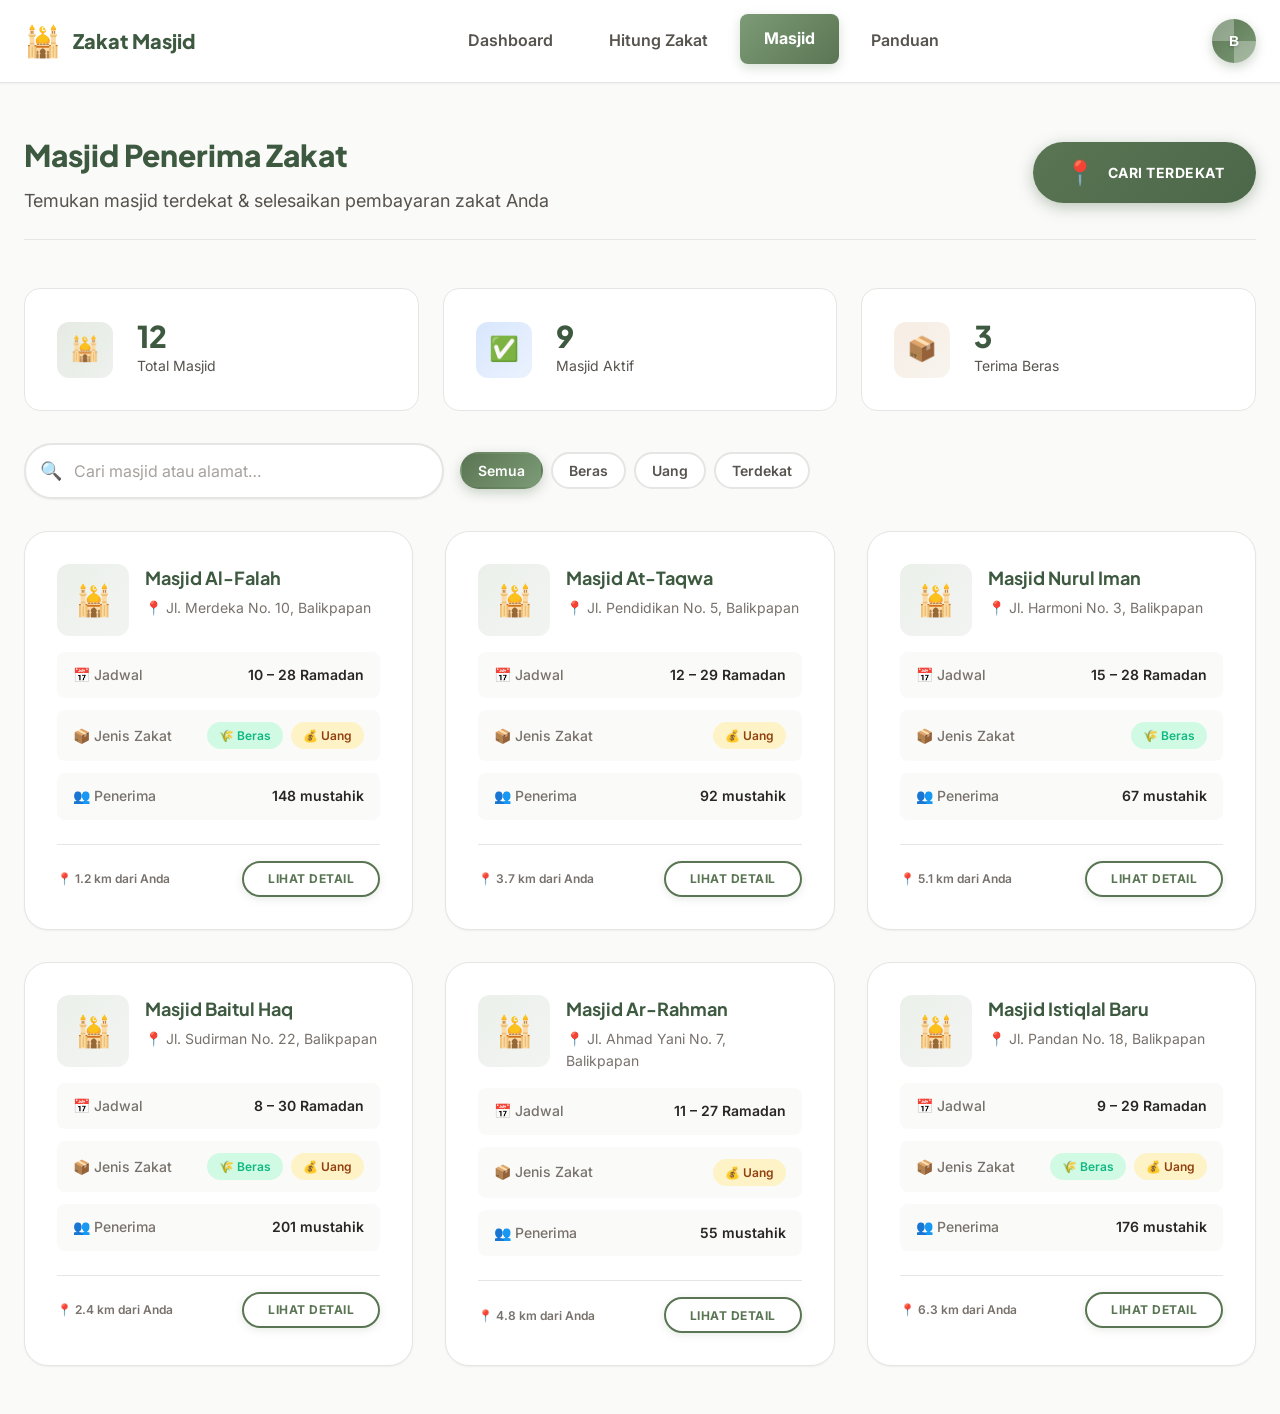
==== commit e4291011: "Update masjid.html" ====
--- a/masjid.html
+++ b/masjid.html
@@ -233,7 +233,7 @@
         </nav>
 
         <button class="btn-profile" aria-label="Profil">
-          <span class="avatar-small">AM</span>
+          <span class="avatar-small">B</span>
         </button>
       </div>
     </div>
@@ -773,4 +773,4 @@
   </script>
 
 </body>
-</html>+</html>
